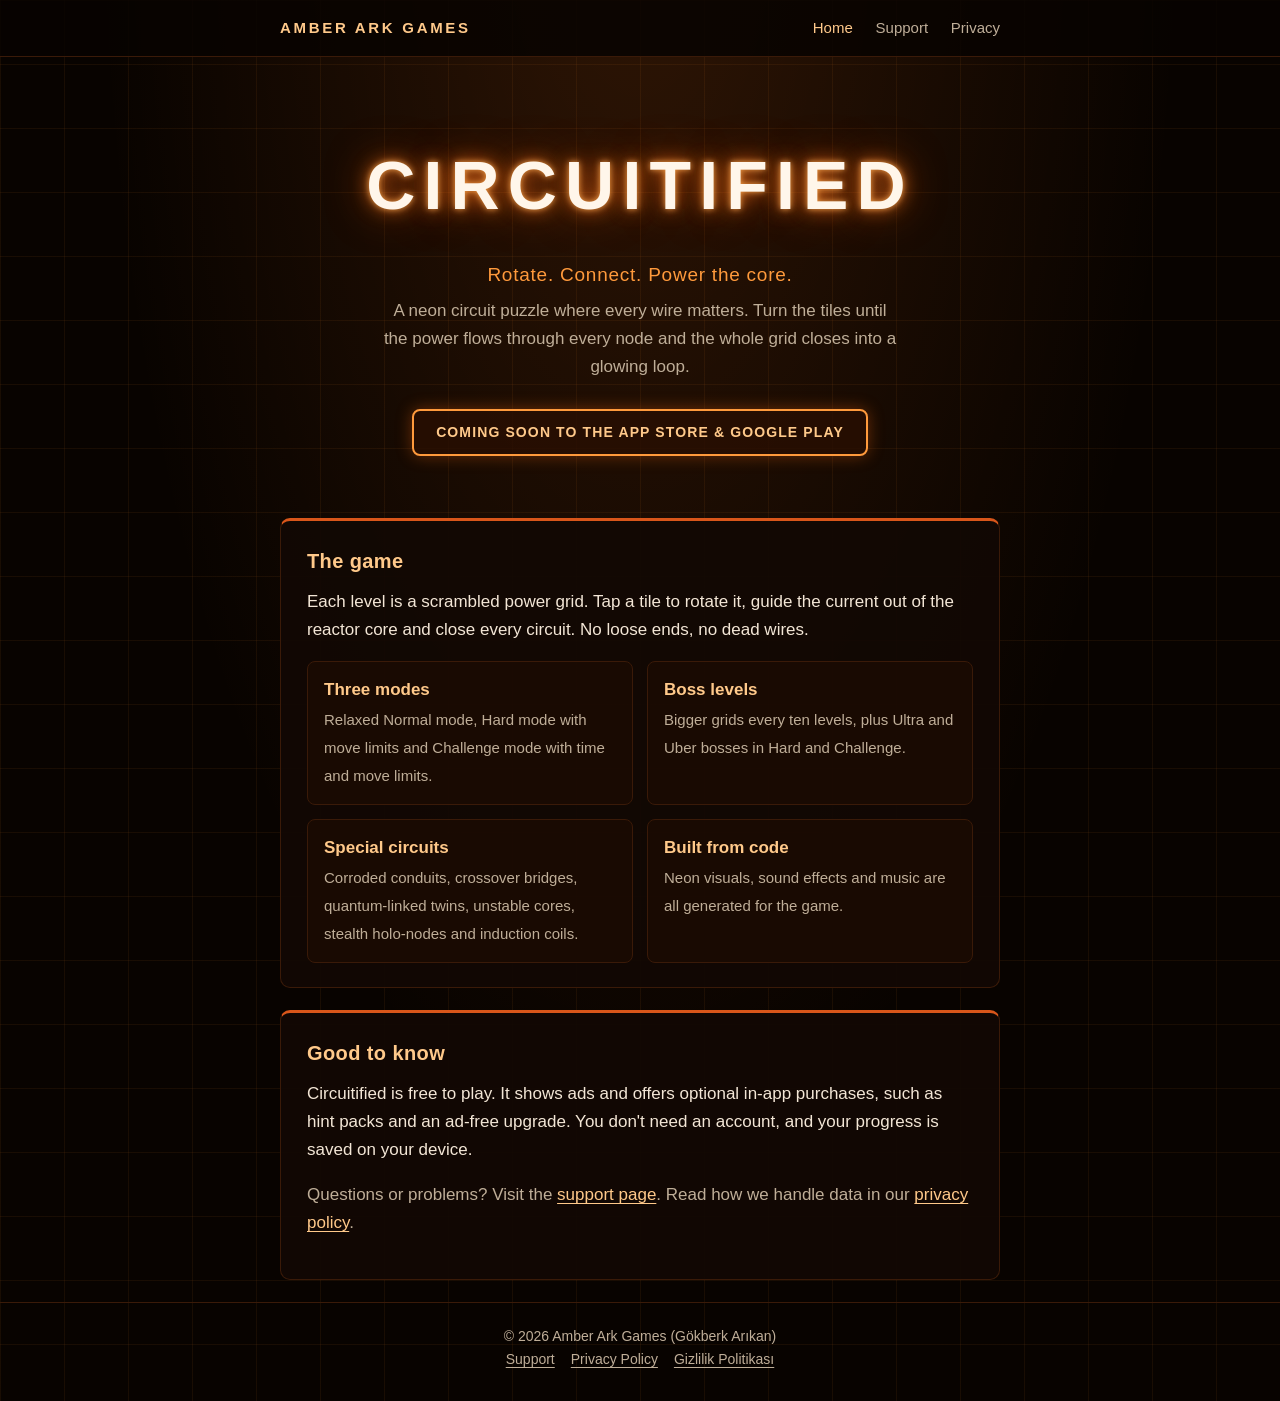
==== index.html @ cc20decf "Add files via upload" ====
<!DOCTYPE html>
<html lang="en">
<head>
  <meta charset="utf-8">
  <meta name="viewport" content="width=device-width, initial-scale=1">
  <title>Circuitified — Amber Ark Games</title>
  <meta name="description" content="Circuitified is a neon circuit puzzle game for iPhone and Android by Amber Ark Games. Rotate the tiles, power the core and close every loop.">
  <link rel="stylesheet" href="style.css">
</head>
<body>
  <header class="site">
    <div class="wrap">
      <a class="brand" href="./">Amber Ark Games</a>
      <nav class="site">
        <a href="./" aria-current="page">Home</a>
        <a href="support.html">Support</a>
        <a href="privacy.html">Privacy</a>
      </nav>
    </div>
  </header>

  <main class="wrap">
    <div class="hero">
      <p class="wordmark">Circuitified</p>
      <p class="tagline">Rotate. Connect. Power the core.</p>
      <p class="sub">A neon circuit puzzle where every wire matters. Turn the tiles until the power flows through every node and the whole grid closes into a glowing loop.</p>
      <span class="badge">Coming soon to the App Store &amp; Google Play</span>
    </div>

    <section class="card">
      <h2>The game</h2>
      <p>Each level is a scrambled power grid. Tap a tile to rotate it, guide the current out of the reactor core and close every circuit. No loose ends, no dead wires.</p>
      <div class="features">
        <div class="feature"><strong>Three modes</strong><span>Relaxed Normal mode, Hard mode with move limits and Challenge mode with time and move limits.</span></div>
        <div class="feature"><strong>Boss levels</strong><span>Bigger grids every ten levels, plus Ultra and Uber bosses in Hard and Challenge.</span></div>
        <div class="feature"><strong>Special circuits</strong><span>Corroded conduits, crossover bridges, quantum-linked twins, unstable cores, stealth holo-nodes and induction coils.</span></div>
        <div class="feature"><strong>Built from code</strong><span>Neon visuals, sound effects and music are all generated for the game.</span></div>
      </div>
    </section>

    <section class="card">
      <h2>Good to know</h2>
      <p>Circuitified is free to play. It shows ads and offers optional in-app purchases, such as hint packs and an ad-free upgrade. You don't need an account, and your progress is saved on your device.</p>
      <p class="muted">Questions or problems? Visit the <a href="support.html">support page</a>. Read how we handle data in our <a href="privacy.html">privacy policy</a>.</p>
    </section>
  </main>

  <footer class="site">
    <div class="wrap">
      &copy; 2026 Amber Ark Games (Gökberk Arıkan)
      <br><a href="support.html">Support</a><a href="privacy.html">Privacy Policy</a><a href="privacy-tr.html">Gizlilik Politikası</a>
    </div>
  </footer>
</body>
</html>
---- style.css ----
/* Amber Ark Games — Circuitified website */
:root {
  --bg: #080300;
  --panel: #120804;
  --panel-edge: #3a1a08;
  --amber: #ff9a3c;
  --amber-hi: #ffc98a;
  --amber-deep: #d9561a;
  --text: #f3e6d6;
  --muted: #bfae98;
  --grid: rgba(255, 140, 40, 0.07);
  --max: 760px;
}

* { box-sizing: border-box; }

html { background: var(--bg); }

body {
  margin: 0;
  min-height: 100vh;
  color: var(--text);
  background-color: var(--bg);
  background-image:
    radial-gradient(ellipse at 50% -10%, rgba(255, 120, 30, 0.16), transparent 60%),
    linear-gradient(var(--grid) 1px, transparent 1px),
    linear-gradient(90deg, var(--grid) 1px, transparent 1px);
  background-size: 100% 100%, 64px 64px, 64px 64px;
  font-family: -apple-system, BlinkMacSystemFont, "Segoe UI", Roboto, "Helvetica Neue", Arial, sans-serif;
  font-size: 17px;
  line-height: 1.65;
  -webkit-text-size-adjust: 100%;
}

a { color: var(--amber-hi); text-underline-offset: 3px; }
a:hover { color: #fff; }

.wrap { max-width: var(--max); margin: 0 auto; padding: 0 20px; }

/* Header */
header.site {
  border-bottom: 1px solid var(--panel-edge);
  background: rgba(8, 3, 0, 0.85);
}
header.site .wrap {
  display: flex;
  align-items: center;
  justify-content: space-between;
  gap: 12px;
  flex-wrap: wrap;
  padding-top: 14px;
  padding-bottom: 14px;
}
.brand {
  color: var(--amber-hi);
  text-decoration: none;
  font-weight: 800;
  letter-spacing: 0.18em;
  font-size: 15px;
  text-transform: uppercase;
}
nav.site a {
  color: var(--muted);
  text-decoration: none;
  margin-left: 18px;
  font-size: 15px;
}
nav.site a:first-child { margin-left: 0; }
nav.site a:hover, nav.site a[aria-current="page"] { color: var(--amber-hi); }

/* Hero */
.hero { text-align: center; padding: 72px 0 40px; }
.wordmark {
  margin: 0;
  font-size: clamp(34px, 9vw, 68px);
  font-weight: 900;
  letter-spacing: 0.12em;
  text-transform: uppercase;
  color: #fff6ea;
  text-shadow:
    0 0 6px rgba(255, 170, 80, 0.9),
    0 0 18px rgba(255, 120, 30, 0.75),
    0 0 42px rgba(255, 90, 10, 0.55);
}
.tagline { color: var(--amber); font-size: 19px; margin: 18px 0 6px; letter-spacing: 0.04em; }
.sub { color: var(--muted); margin: 0 auto; max-width: 520px; }

.badge {
  display: inline-block;
  margin-top: 28px;
  padding: 10px 22px;
  border: 2px solid var(--amber);
  border-radius: 8px;
  color: var(--amber-hi);
  background: rgba(40, 14, 2, 0.8);
  box-shadow: 0 0 16px rgba(255, 110, 20, 0.35);
  font-weight: 700;
  letter-spacing: 0.08em;
  text-transform: uppercase;
  font-size: 14px;
}

/* Content */
main { padding-bottom: 48px; }
section.card {
  background: rgba(18, 8, 4, 0.92);
  border: 1px solid var(--panel-edge);
  border-top: 3px solid var(--amber-deep);
  border-radius: 10px;
  padding: 24px 26px;
  margin: 22px 0;
}
h1 { color: #fff3e3; font-size: 30px; line-height: 1.25; margin: 48px 0 6px; }
h2 { color: var(--amber-hi); font-size: 20px; margin: 0 0 10px; letter-spacing: 0.02em; }
h3 { color: var(--text); font-size: 17px; margin: 22px 0 6px; }
section.card h2 + p { margin-top: 0; }
p, li { color: var(--text); }
.muted { color: var(--muted); }
ul { padding-left: 22px; }
li { margin: 4px 0; }

.features { display: grid; grid-template-columns: 1fr 1fr; gap: 14px; margin-top: 8px; }
.feature {
  border: 1px solid var(--panel-edge);
  border-radius: 8px;
  padding: 14px 16px;
  background: rgba(30, 12, 3, 0.6);
}
.feature strong { color: var(--amber-hi); display: block; margin-bottom: 2px; }
.feature span { color: var(--muted); font-size: 15px; }

.contact {
  font-size: 20px;
  font-weight: 700;
  word-break: break-all;
}

.lang-switch { margin: 6px 0 0; font-size: 15px; }

/* Footer */
footer.site {
  border-top: 1px solid var(--panel-edge);
  color: var(--muted);
  font-size: 14px;
  padding: 22px 0 30px;
  text-align: center;
}
footer.site a { color: var(--muted); margin: 0 8px; }

@media (max-width: 560px) {
  body { font-size: 16px; }
  .features { grid-template-columns: 1fr; }
  section.card { padding: 20px 18px; }
  nav.site a { margin-left: 14px; }
  .hero { padding-top: 52px; }
}
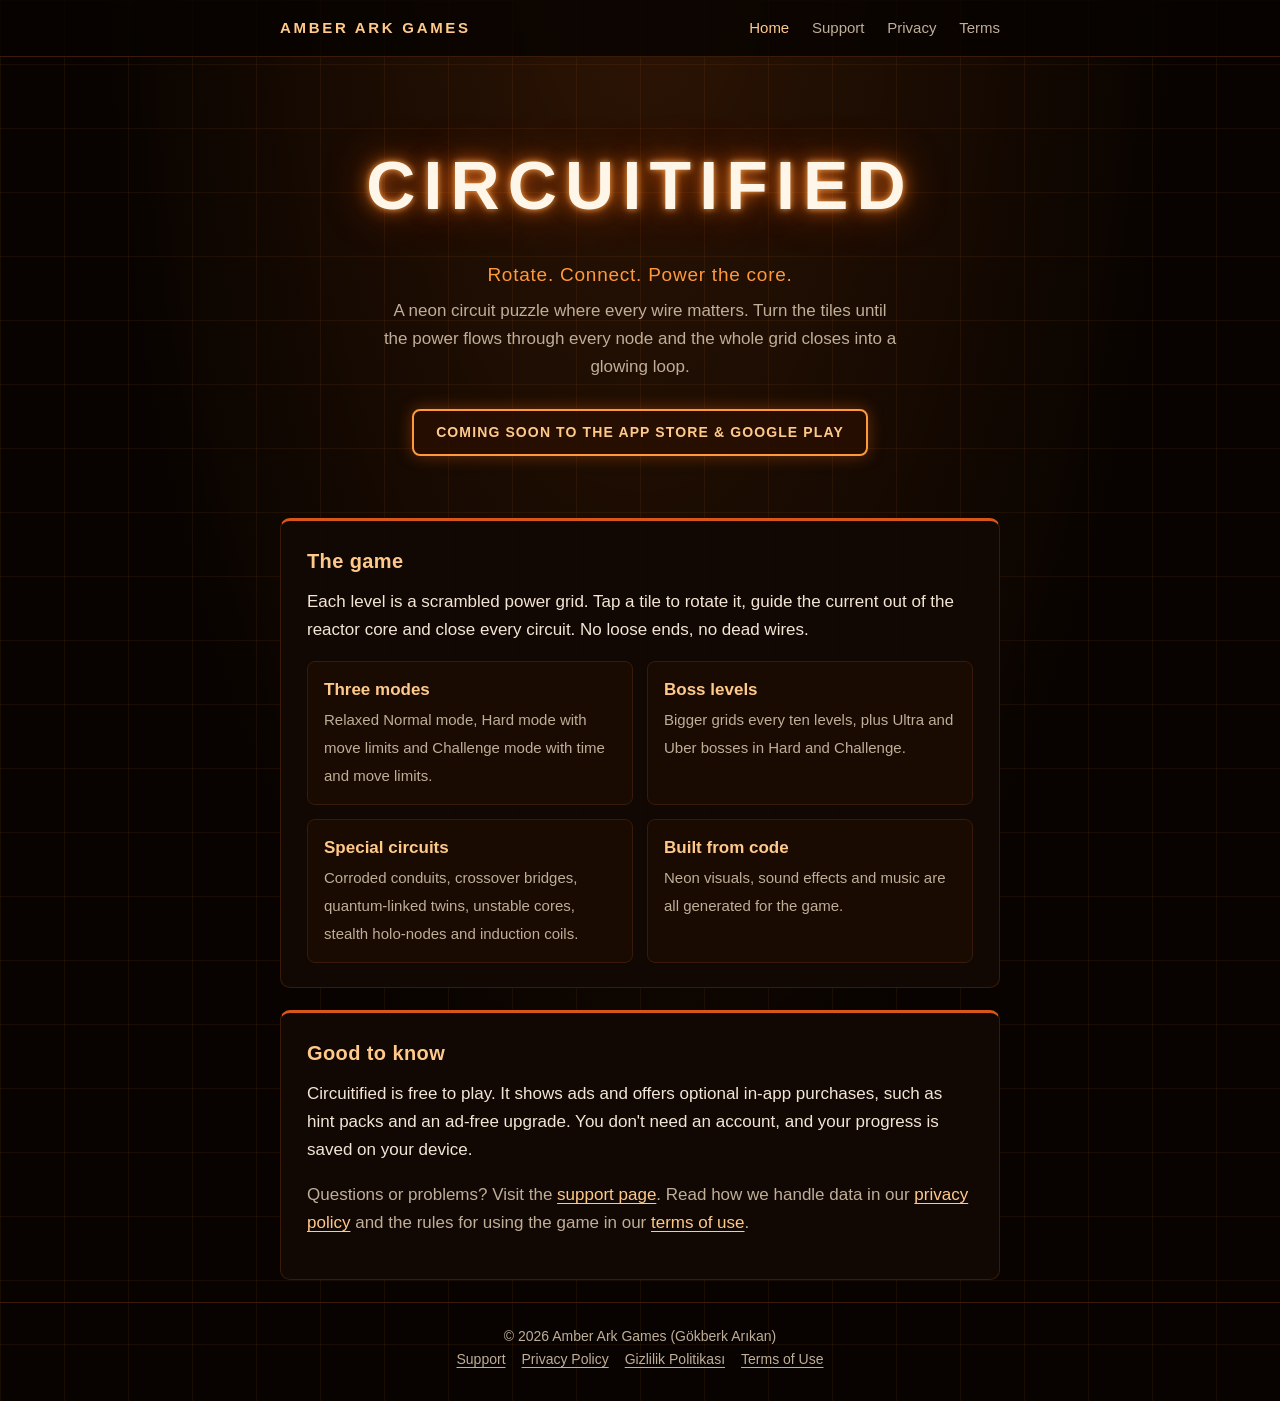
==== commit 0024ee28: "Add files via upload" ====
--- a/index.html
+++ b/index.html
@@ -15,6 +15,7 @@
         <a href="./" aria-current="page">Home</a>
         <a href="support.html">Support</a>
         <a href="privacy.html">Privacy</a>
+        <a href="terms.html">Terms</a>
       </nav>
     </div>
   </header>
@@ -41,14 +42,14 @@
     <section class="card">
       <h2>Good to know</h2>
       <p>Circuitified is free to play. It shows ads and offers optional in-app purchases, such as hint packs and an ad-free upgrade. You don't need an account, and your progress is saved on your device.</p>
-      <p class="muted">Questions or problems? Visit the <a href="support.html">support page</a>. Read how we handle data in our <a href="privacy.html">privacy policy</a>.</p>
+      <p class="muted">Questions or problems? Visit the <a href="support.html">support page</a>. Read how we handle data in our <a href="privacy.html">privacy policy</a> and the rules for using the game in our <a href="terms.html">terms of use</a>.</p>
     </section>
   </main>
 
   <footer class="site">
     <div class="wrap">
       &copy; 2026 Amber Ark Games (Gökberk Arıkan)
-      <br><a href="support.html">Support</a><a href="privacy.html">Privacy Policy</a><a href="privacy-tr.html">Gizlilik Politikası</a>
+      <br><a href="support.html">Support</a><a href="privacy.html">Privacy Policy</a><a href="privacy-tr.html">Gizlilik Politikası</a><a href="terms.html">Terms of Use</a>
     </div>
   </footer>
 </body>
